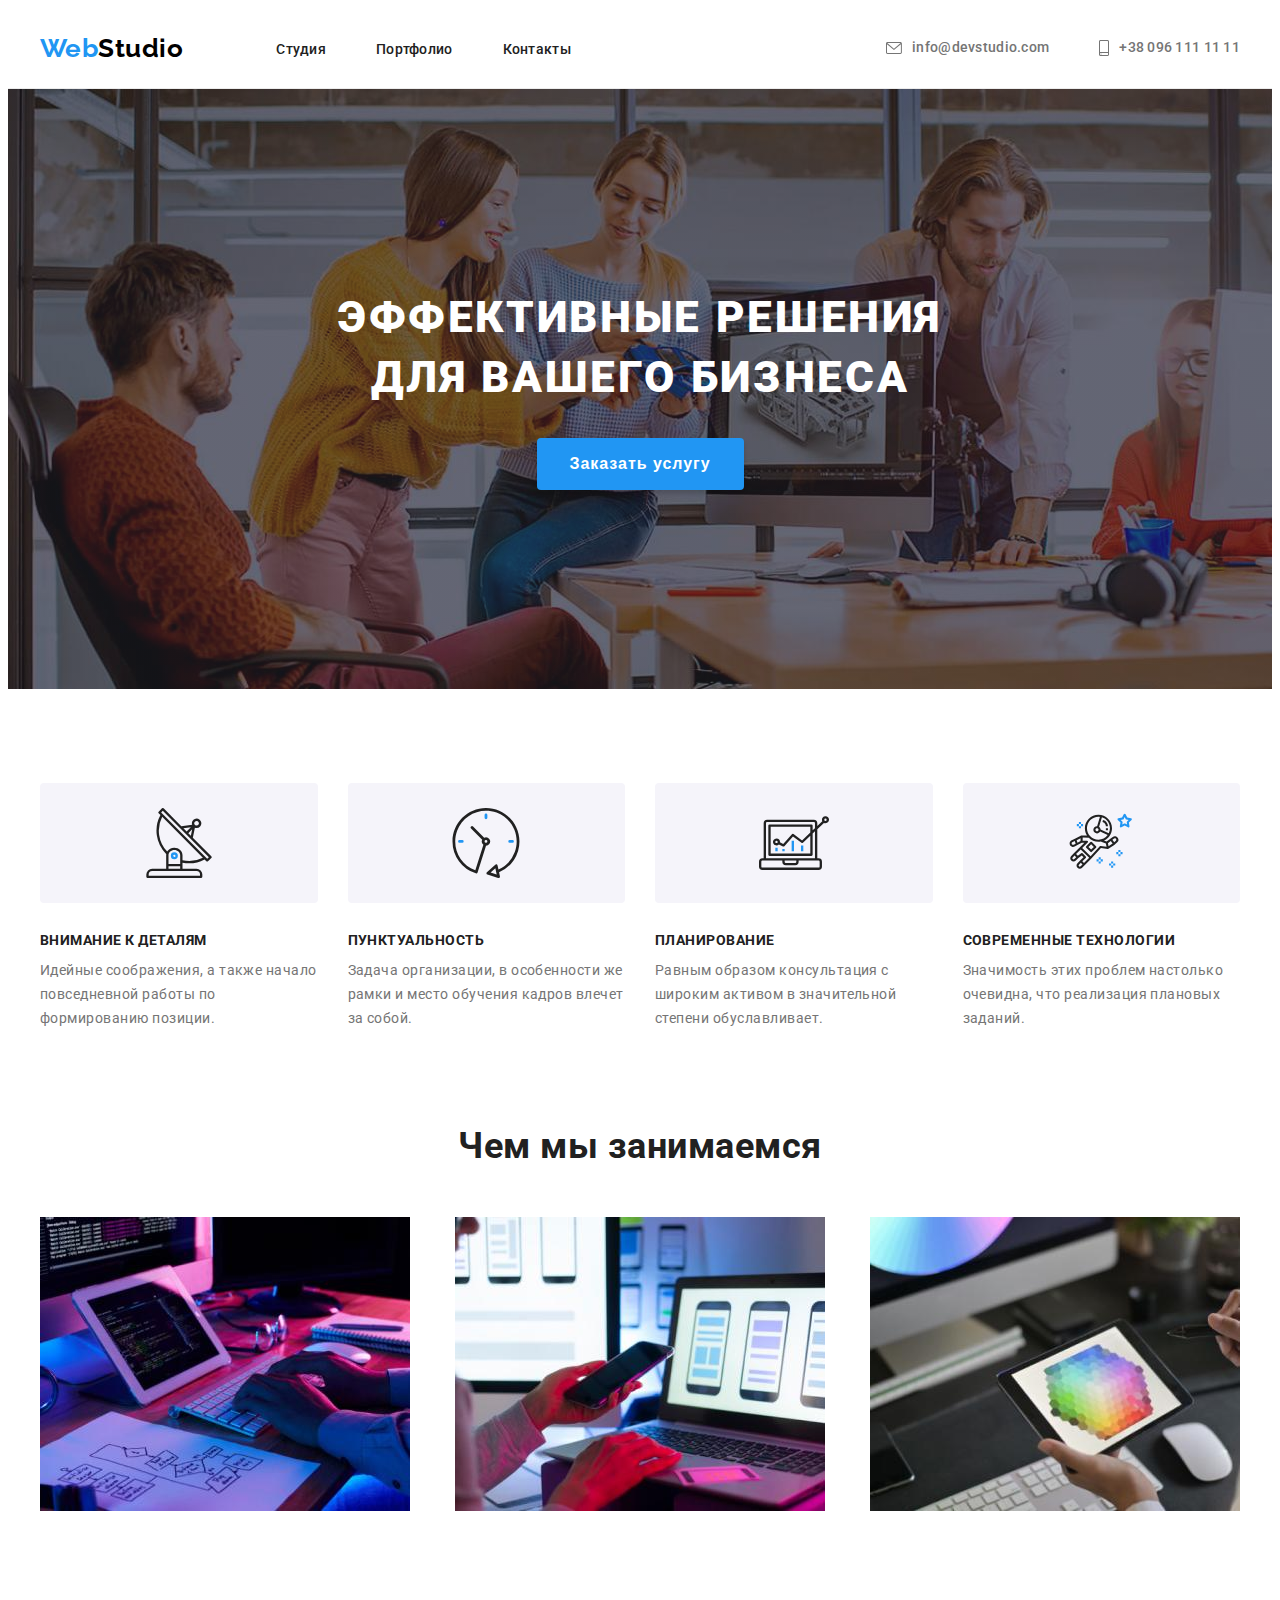
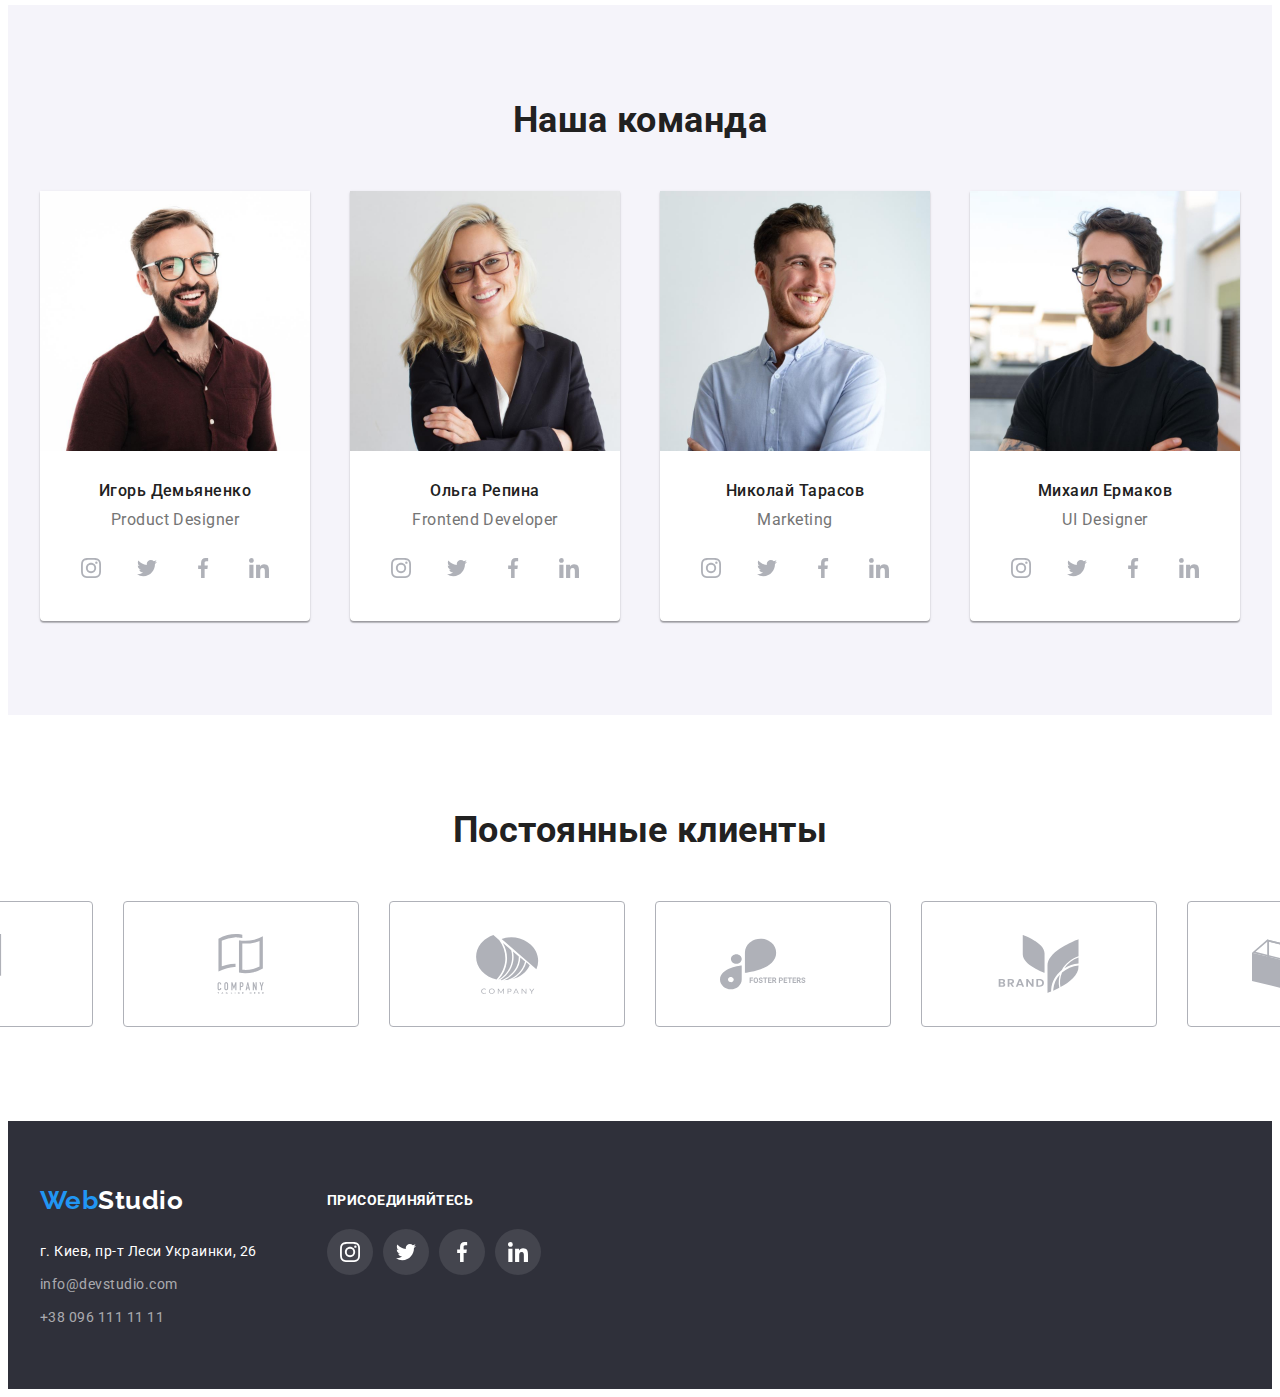
==== index.html @ 90d241d0 "Initial commit" ====
<!DOCTYPE html>
<html lang="ru">
  <head>
    <meta charset="UTF-8" />
    <meta http-equiv="X-UA-Compatible" content="IE=edge" />
    <meta name="viewport" content="width=device-width, initial-scale=1.0" />
    <title>WebStudio</title>
    <link rel="preconnect" href="https://fonts.googleapis.com" />
    <link rel="preconnect" href="https://fonts.gstatic.com" crossorigin />
        <link
      href="https://fonts.googleapis.com/css2?family=Raleway:wght@700&family=Roboto:wght@400;500;700;900&display=swap"
      rel="stylesheet"
    />
    <link
      rel="stylesheet"
      href="https://cdnjs.cloudflare.com/ajax/libs/modern-normalize/1.1.0/modern-normalize.min.css"
      integrity="sha512-wpPYUAdjBVSE4KJnH1VR1HeZfpl1ub8YT/NKx4PuQ5NmX2tKuGu6U/JRp5y+Y8XG2tV+wKQpNHVUX03MfMFn9Q=="
      crossorigin="anonymous"
      referrerpolicy="no-referrer"
    />
    <link rel="stylesheet" href="./css/styles.css" />
  </head>
  <!--Шапка сторінки-->
  <body>
    
      <header class="page-header">
      <div class="conteiner header">
      <a class="link logo logo-light" href="./index.html" lang="en"><span class="accent">Web</span>Studio </a>
      <nav class="header-nav">
        <!--Навігація-->
        <ul class="menu list">
          <li class="menu-item"><a class="menu-link link" href="./index.html">Студия</a></li>
          <li class="menu-item"><a class="menu-link link" href="./portfolio.html">Портфолио</a></li>
          <li class="menu-item"><a class="menu-link link" href="/Контакты">Контакты</a></li>
        </ul>
      </nav>
      <ul class="menu-contactul list">
        <li class="menu-contact">
          <div class="imeg-contact">            
            <a class="link header-contact" href="mailto:info@devstudio.com"><svg class="icon-menu" width="16" height="12">
              <use href="./imeges/icons.svg#icon-envelope">
              </use>
            </svg>info@devstudio.com</a>
          </div>          
           </li>
        <li class="menu-contact">
          <div class="imeg-contact">            
          <a class="link header-contact" href="tel:+380961111111"><svg class="icon-menu" width="10" height="16">
            <use href="./imeges/icons.svg#icon-smartphone">
            </use>
          </svg>+38 096 111 11 11</a>
        </div>
        </li>
      </ul>
    </div>
    </header>
      
    <main>
      
        <section class="hero">
          <div class="conteiner hero-content">
          <h1 class="hero-title">Эффективные решения <br /> для вашего бизнеса</h1>
          <button class="modal-btn" type="button">Заказать услугу</button>
           </div>
          </section>
                
        <section class="preferens">
          <div class="conteiner">
        <h2 class="section-title" hidden>Особенности</h2>
        <ul class="list preferens-list">
          <li class="preferens-unit">
            <div class="preferens-imeg">
              <svg class="icon-preferens" width="70" height="70">
                <use href="./imeges/icons.svg#icon-antenna-1">
                </use>
              </svg>
            </div>
            <h3 class="subtitle">Внимание к деталям</h3>
            <p class="text-preferens">
              Идейные соображения, а также начало повседневной работы по формированию позиции.
            </p>
          </li>
          <li class="preferens-unit">
            <div class="preferens-imeg">
              <svg class="icon-preferens" width="70" height="70">
                <use href="./imeges/icons.svg#icon-clock-1">
                </use>
              </svg>
            </div>
            <h3 class="subtitle">Пунктуальность</h3>
            <p class="text-preferens">
              Задача организации, в особенности же рамки и место обучения кадров влечет за собой.
            </p>
          </li>
          <li class="preferens-unit">
            <div class="preferens-imeg">
              <svg class="icon-preferens" width="70" height="70">
                <use href="./imeges/icons.svg#icon-diagram-1">
                </use>
              </svg>
            </div>
            <h3 class="subtitle">Планирование</h3>
            <p class="text-preferens">
              Равным образом консультация с широким активом в значительной степени обуславливает.
            </p>
          </li>
          <li class="preferens-unit">
            <div class="preferens-imeg">
              <svg class="icon-preferens" width="70" height="70">
                <use href="./imeges/icons.svg#icon-astronaut-1">
                </use>
              </svg>
            </div>
            <h3 class="subtitle">Современные технологии</h3>
            <p class="text-preferens">
              Значимость этих проблем настолько очевидна, что реализация плановых заданий.
            </p>
          </li>
        </ul>
      </div>
      </section>
         
        <section class="section about">
          <div class="conteiner">
        <h2 class="section-title">Чем мы занимаемся</h2>
        <ul class="list about-list">
          <li class="about-unit">
            <img src="./imeges/exempl_1.jpg" alt="Пример для ПК" width="370" height="294" />
          </li>
          <li class="about-unit">
            <img src="./imeges/exempl_2.jpg" alt="Пример для смартфона" width="370" height="294" />
          </li>
          <li class="about-unit">
            <img src="./imeges/exempl_3.jpg" alt="Пример для планшета" width="370" height="294" />
          </li>
        </ul>
      </div>
      </section>
                
        <section class="section tim">
          <div class="conteiner">
        <h2 class="section-title">Наша команда</h2>
        <ul class="list tim-list">
          <li class="tim-unit">
            <img src="./imeges/igor.jpg" alt="Игорь Демьяненко" width="270" height="260" />
            <div class="tim-text">
              <h3 class="name">Игорь Демьяненко</h3>
            <p class="text-name" lang="en">Product Designer</p>
            
            <ul class="list tim-imeg">                            
              <li> <a class="social" href="https://www.instagram.com/" target="_blank"
                rel="noopener noreferrer"><svg class="icon-tim" width="20" height="20">
                <use href="./imeges/icons.svg#icon-instagram">
                </use>
              </svg></a></li>

              <li ><a class="social" href="https://twitter.com/" target="_blank"
                rel="noopener noreferrer"><svg class="icon-tim" width="20" height="20">
                <use href="./imeges/icons.svg#icon-twitter">
                </use>
              </svg></a></li>

              <li><a class="social" href="https://www.facebook.com/" target="_blank"
                rel="noopener noreferrer"><svg class="icon-tim" width="20" height="20">
                <use href="./imeges/icons.svg#icon-facebook">
                </use>
              </svg></a></li>

              <li><a class="social" href="https://www.linkedin.com/" target="_blank"
                rel="noopener noreferrer"><svg class="icon-tim" width="20" height="20">
                <use href="./imeges/icons.svg#icon-linkedin">
                </use>
              </svg></a></li>
            </ul>        
          </div>
          </li>

          <li class="tim-unit">
            <img src="./imeges/olga.jpg" alt="Ольга Репина" width="270" height="260" />
            <div class="tim-text">
              <h3 class="name">Ольга Репина</h3>
            <p class="text-name" lang="en">Frontend Developer</p>

            <ul class="list tim-imeg">                            
              <li> <a class="social" href="https://www.instagram.com/" target="_blank"
                rel="noopener noreferrer"><svg class="icon-tim" width="20" height="20">
                <use href="./imeges/icons.svg#icon-instagram">
                </use>
              </svg></a></li>

              <li ><a class="social" href="https://twitter.com/" target="_blank"
                rel="noopener noreferrer"><svg class="icon-tim" width="20" height="20">
                <use href="./imeges/icons.svg#icon-twitter">
                </use>
              </svg></a></li>

              <li><a class="social" href="https://www.facebook.com/" target="_blank"
                rel="noopener noreferrer"><svg class="icon-tim" width="20" height="20">
                <use href="./imeges/icons.svg#icon-facebook">
                </use>
              </svg></a></li>

              <li><a class="social" href="https://www.linkedin.com/" target="_blank"
                rel="noopener noreferrer"><svg class="icon-tim" width="20" height="20">
                <use href="./imeges/icons.svg#icon-linkedin">
                </use>
              </svg></a></li>
            </ul>
            </div>
          </li>

          <li class="tim-unit">
            <img src="./imeges/nikola.jpg" alt="Николай Тарасов" width="270" height="260" />
            <div class="tim-text">
              <h3 class="name">Николай Тарасов</h3>
            <p class="text-name">Marketing</p>

            <ul class="list tim-imeg">                            
              <li> <a class="social" href="https://www.instagram.com/" target="_blank"
                rel="noopener noreferrer"><svg class="icon-tim" width="20" height="20">
                <use href="./imeges/icons.svg#icon-instagram">
                </use>
              </svg></a></li>

              <li ><a class="social" href="https://twitter.com/" target="_blank"
                rel="noopener noreferrer"><svg class="icon-tim" width="20" height="20">
                <use href="./imeges/icons.svg#icon-twitter">
                </use>
              </svg></a></li>

              <li><a class="social" href="https://www.facebook.com/" target="_blank"
                rel="noopener noreferrer"><svg class="icon-tim" width="20" height="20">
                <use href="./imeges/icons.svg#icon-facebook">
                </use>
              </svg></a></li>

              <li><a class="social" href="https://www.linkedin.com/" target="_blank"
                rel="noopener noreferrer"><svg class="icon-tim" width="20" height="20">
                <use href="./imeges/icons.svg#icon-linkedin">
                </use>
              </svg></a></li>
            </ul>
            </div>
            </li>

          <li class="tim-unit">
            <img src="./imeges/mihail.jpg" alt="Михаил Ермаков" width="270" height="260" />
            <div class="tim-text">
              <h3 class="name">Михаил Ермаков</h3>
            <p class="text-name" lang="en">UI Designer</p>

            <ul class="list tim-imeg">                            
              <li> <a class="social" href="https://www.instagram.com/" target="_blank"
                rel="noopener noreferrer"><svg class="icon-tim" width="20" height="20">
                <use href="./imeges/icons.svg#icon-instagram">
                </use>
              </svg></a></li>

              <li ><a class="social" href="https://twitter.com/" target="_blank"
                rel="noopener noreferrer"><svg class="icon-tim" width="20" height="20">
                <use href="./imeges/icons.svg#icon-twitter">
                </use>
              </svg></a></li>

              <li><a class="social" href="https://www.facebook.com/" target="_blank"
                rel="noopener noreferrer"><svg class="icon-tim" width="20" height="20">
                <use href="./imeges/icons.svg#icon-facebook">
                </use>
              </svg></a></li>

              <li><a class="social" href="https://www.linkedin.com/" target="_blank"
                rel="noopener noreferrer"><svg class="icon-tim" width="20" height="20">
                <use href="./imeges/icons.svg#icon-linkedin">
                </use>
              </svg></a></li>
            </ul>
            </div>
            
          </li>
        </ul>
      </div>
      </section>
    
      <section class="section customers">
        <div class="conteiner">
      <h2 class="section-title">Постоянные клиенты</h2>
      <ul class="list customers-list">
        
          <li>
            <a class="customer" href="/" target="_blank"
            rel="noopener noreferrer"><svg class="icon-customer">
            <use href="./imeges/icons.svg#icon-client-1">
            </use>
          </svg></a>        
          </li>

        <li>
          <a class="customer" href="/" target="_blank"
          rel="noopener noreferrer"><svg class="icon-customer">
          <use href="./imeges/icons.svg#icon-client-2">
          </use>
        </svg></a>        
        </li>

        <li>
          <a class="customer" href="/" target="_blank"
          rel="noopener noreferrer"><svg class="icon-customer">
          <use href="./imeges/icons.svg#icon-client-3">
          </use>
        </svg></a>        
        </li>

        <li>
          <a class="customer" href="/" target="_blank"
          rel="noopener noreferrer"><svg class="icon-customer">
          <use href="./imeges/icons.svg#icon-client-4">
          </use>
        </svg></a>        
        </li>

        <li>
          <a class="customer" href="/" target="_blank"
          rel="noopener noreferrer"><svg class="icon-customer">
          <use href="./imeges/icons.svg#icon-client-5">
          </use>
        </svg></a>        
        </li>

        <li>
          <a class="customer" href="/" target="_blank"
          rel="noopener noreferrer"><svg class="icon-customer">
          <use href="./imeges/icons.svg#icon-client-6">
          </use>
        </svg></a>        
        </li>

      </ul>
        </div>
        
      </section>
    
    </main>
   
      <footer class="footer">
        <div class="conteiner page-down">
          <div class="contakts">
      <a class="link logo logo-dark" href="./index.html" lang="en"><span class="accent">Web</span>Studio </a>
      <address>
        <ul class="list">
          <li class="footer-unit">
            <a
              class="link place"
              href="https://www.google.com/maps/@50.4265807,30.5361971,17z"
              target="_blank"
              rel="noopener noreferrer"
              >г. Киев, пр-т Леси Украинки, 26</a
            >
          </li>
          <li class="footer-unit">
            <a class="link footer-contact" href="mailto:info@devstudio.com">info@devstudio.com</a>
          </li>
          <li class="footer-unit">
            <a class="link footer-contact" href="tel:+380961111111">+38 096 111 11 11</a>
          </li>
        </ul>
      </address>
      </div>

      <div class="join">
        <h3 class="subtitle">Присоединяйтесь</h3>
        <ul class="list footer-imeg">                            
          <li> <a class="social" href="https://www.instagram.com/" target="_blank"
            rel="noopener noreferrer"><svg class="icon-footer" width="20" height="20">
            <use href="./imeges/icons.svg#icon-instagram">
            </use>
          </svg></a></li>
  
          <li ><a class="social" href="https://twitter.com/" target="_blank"
            rel="noopener noreferrer"><svg class="icon-footer" width="20" height="20">
            <use href="./imeges/icons.svg#icon-twitter">
            </use>
          </svg></a></li>
  
          <li><a class="social" href="https://www.facebook.com/" target="_blank"
            rel="noopener noreferrer"><svg class="icon-footer" width="20" height="20">
            <use href="./imeges/icons.svg#icon-facebook">
            </use>
          </svg></a></li>
  
          <li><a class="social" href="https://www.linkedin.com/" target="_blank"
            rel="noopener noreferrer"><svg class="icon-footer" width="20" height="20">
            <use href="./imeges/icons.svg#icon-linkedin">
            </use>
          </svg></a></li>
        </ul>
      </div>
    </div>
 
    </footer>
    
  </body>
 
</html>
---- css/styles.css ----
:root {
  --main-font: 'Roboto', sans-serif;
  --secondary-font: 'Raleway', sans-serif;
  --hover-color: #2196f3;
  --background-hero: rgba(47, 48, 58, 0.4);
  --background-tim: #f5f4fa;
  --background-footer: #2f303a;
  --background-section: #FFFFFF;
  --header-contact: #757575;
  --color-passiv-icon-link: #AFB1B8;
}

.list {
  margin-top: 0;
  margin-bottom: 0;
  padding: 0;
  list-style: none;
}
.link {
  text-decoration: none;
}

h1,h2,h3,p {
  margin-top: 0;
  margin-bottom: 0;
}

/*components*/

body {
  font-family: var(--main-font);
  color: #212121;
  letter-spacing: 0.03em;
}

img {
  display: block;
  max-width: 100%;
}

.logo {
  font-family: var(--secondary-font);
  font-weight: 700;
  font-size: 26px;
  line-height: 1.48;
 
  /* outline: 2px solid blue; */
}

.logo-light {
  display: block;
  color: #000000;
}

.logo-dark {
  display: block;
  margin-bottom: 20px;
  color: #ffffff;
}
.accent {
  color: var(--hover-color);
}

.section {
  padding-top: 94px;
  padding-bottom: 94px;
}

.conteiner {
  margin-top: 0;
  margin-bottom: 0;
  margin-left: auto;
  margin-right: auto;
  padding-left: 15px;
  padding-right: 15px;
  width: 1200px;
  
   /* outline: 2px solid blue; */
}


.button {
  display: inline-block;
  border: 1px solid transparent;
  border-radius: 4px;
  }



.section-title {
  margin-top: 0;
  margin-bottom: 50px;
  
    font-size: 36px;
    line-height: 1.17;
    text-align: center;
  }
  .subtitle {
    margin-top: 0;
    margin-bottom: 10px;
  
    font-size: 14px;
    line-height: 1.14;
    text-transform: uppercase;
  }

/*headear*/

.page-header {
  background-color: var(--background-section);
  border-bottom-width: 1px;
  border-bottom-color: #ECECEC;
  border-bottom-style: solid;
}

.header {
  display: flex;
  align-items: center;
  margin-bottom: 0;
     
  /* outline: 2px solid blue; */
}

.menu  {
  display: flex;
  margin: 0;
  margin-left: 93px;
  padding: 0;
}
/* .menu > .menu-item:not(:last-child) { */
  /* margin-right: 50px; } */

.menu .menu-item + .menu-item {
  margin-left: 50px;
}

.menu-link {
  font-weight: 500;
  font-size: 14px;
  line-height: 1.14;
  letter-spacing: 0.02em;
  color: #212121;
  padding-top: 32px;
  padding-bottom: 32px;

  /* outline: 2px solid blue; */
}
.menu-link:hover,
.menu-link:focus {
  color: var(--hover-color);
}

.menu-contactul {
  display: flex;
  margin: 0;
  margin-left: auto;
  /* padding-top: 32px; */
  /* padding-bottom: 32px; */
  }

.header-contact {
  display: flex;
  align-items: center;
  font-weight: 500;
  font-size: 14px;
  line-height: 1.14;
  letter-spacing: 0.02em;
  color: var(--header-contact);
  padding-top: 32px;
  padding-bottom: 32px;
    
  /* outline: 2px solid blue; */
}

.icon-menu {
  margin-right: 10px;
  fill: var(--header-contact); }

.imeg-contact:hover .icon-menu,
.imeg-contact:focus .icon-menu {
   fill: var(--hover-color);
}

.header-contact:hover,
.header-contact:focus {
  color: var(--hover-color);
}

.menu-contactul > .menu-contact:not(:last-child) {
    margin-right: 50px;
}

/*hero*/
.hero {
  display: flex;
  justify-content: center;
  align-items: center;
  height: 600px;
  max-width: 1600px;
  margin-left:auto;
  margin-right: auto;
  text-align: center;
  background-image: linear-gradient(
    to right,
    var(--background-hero),
    var(--background-hero)
  ),
  url(../imeges/main.jpg);
    
}

.hero-title {
  margin-bottom: 30px;
  font-weight: 900;
  font-size: 44px;
  line-height: 1.36;
  text-align: center;
  letter-spacing: 0.06em;
  text-transform: uppercase;
  color: #ffffff;
     
  /* outline: 2px solid blue; */
}

.modal-btn {
  font-weight: 700;
  font-size: 16px;
  line-height: 1.88;
  color: #ffffff;
  
  min-width: 200px;
  align-items: center;
  text-align: center;
  letter-spacing: 0.06em;
  cursor: pointer;

  background: var(--hover-color);
  box-shadow: 0px 4px 4px rgba(0, 0, 0, 0.15);
  padding: 10px 32px;
  border: 1px solid transparent;
  border-radius: 4px;
}


/* .modal-btn:hover { */
  /* box-shadow: 0px 4px 4px rgba(0, 0, 0, 0.15); */
/* } */

/*preferens*/

.preferens {
  padding-top: 94px;
  background-color: var(--background-section);
}

.preferens-list {
  display: flex;
  justify-content: space-between;
}

.preferens-unit {
  width: calc((100% - 90px) / 4);
 
}

.preferens-unit:not(:last-child) {
    margin-right: 30px;
}

.text-preferens {
  font-size: 14px;
  line-height: 1.71;
  color: #757575;
}

.preferens-imeg {
  display: flex;
  justify-content: center;
  align-items: center;
  height: 120px;
  margin-bottom: 30px;
  background-color: var(--background-tim);
  border-radius: 4px;
}

/*about*/

.about {
  background-color: var(--background-section);
}

.about-list {
  display: flex;
  justify-content: space-between;
}

/*tim*/
.tim {  
  background-color:var(--background-tim);
 }


.tim-list {
  display: flex;
  justify-content: space-between;
}  

.tim-unit {
  background: #FFFFFF;
  box-shadow: 0px 1px 3px rgba(0, 0, 0, 0.12), 0px 1px 1px rgba(0, 0, 0, 0.14), 0px 2px 1px rgba(0, 0, 0, 0.2);
  border-radius: 0px 0px 4px 4px;

}

.tim-text {
  padding-top: 30px;
  padding-bottom: 30px;
}

.name {
  font-weight: 500;
  font-size: 16px;
  line-height: 1.19;
  text-align: center;
  margin-bottom: 10px;
 
}

.text-name {
  font-size: 16px;
  line-height: 1.19;
  text-align: center;
  color: #757575;
  margin-bottom: 16px;

}

.tim-imeg {
  display: flex;
  justify-content: center;

}

.tim-imeg li + li {
  margin-left: 10px;
}

.social {
  display: flex;
  justify-content: center;
  align-items: center;
  width: 44px;
  height: 44px;
  background-color: var(--background-section);
  border-radius: 50%;
  border: 1px solid transparent;
  cursor: pointer;
 
}

.icon-tim {
 
  fill: var(--color-passiv-icon-link);
}

.social:hover {
  background-color: var(--hover-color);
}

.social:hover .icon-tim,
.social:focus .icon-tim {
   fill: var(--background-section);
}

/*customers*/

.customers-list {
  display: flex;
  justify-content: center;

}
.customers-list li + li {
  margin-left: 30px;
}

.customer {
  display: flex;
  justify-content: center;
  align-items: center;
  width: 170px;
  height: 92px;
  background-color: var(--background-section);
  border-radius: 4px;
  border: 1px solid var(--color-passiv-icon-link);
  cursor: pointer;
  padding: 16px 32px;
 
}

.icon-customer {
  width: 106px;
  height: 60px;
  fill: var(--color-passiv-icon-link);
}

.customer:hover {
  border-color: var(--hover-color);
}

.customer:hover .icon-customer,
.customer:focus .icon-customer {
   fill: var(--hover-color);
}



/*footer*/

.footer {
  background: var(--background-footer);

}
.page-down {
  display: flex;
    
}
.contakts {
  padding: 60px 0;
  margin-bottom: 0;
  margin-right: 70px;
      
  /* outline: 2px solid blue; */
}


.footer-unit:not(:last-child) {
  margin-bottom: 9px;
  
}

address {
  text-decoration: none;
  font-style: normal;
}
.place {
  display: block;
  font-size: 14px;
  line-height: 1.71;
  color: #ffffff;
}
.place:hover,
.place:focus {
  color: var(--hover-color);
}
.footer-contact {
  display: block;
  font-size: 14px;
  line-height: 1.71;
  color: rgba(255, 255, 255, 0.6);
}

.footer-contact:hover,
.footer-contact:focus {
  color: var(--hover-color);
}
.join {
  padding-top: 72px;
}

.join .subtitle {
  color: var(--background-section);
  margin-bottom: 20px;
}

.footer-imeg {
  display: flex;
  justify-content: center;

}

.footer-imeg li + li {
  margin-left: 10px;
}

.social {
  display: flex;
  justify-content: center;
  align-items: center;
  width: 44px;
  height: 44px;
  background-color: rgba(255, 255, 255, 0.1);
  border-radius: 50%;
  border: 1px solid transparent;
  cursor: pointer;
 
}

.icon-footer {
  fill: var(--background-section);
}

.social:hover,
.social:focus {
  background-color: var(--hover-color);
}

.social:hover .icon-tim,
.social:focus .icon-tim {
   fill: var(--background-section);
}


/*Portfolio*/

/*Filter*/

.filter {
   margin-bottom: 50px;
 
}

 .portfolio-filter {
   display: flex;
   justify-content: center;

 } 

 .portfolio-filter .filter-unit + .filter-unit {
  margin-left: 8px;
}


.filter-btn {
  font-weight: 500;
  font-size: 16px;
  line-height: 1.62;
  text-align: center;
  cursor: pointer;
  background-color: #F5F4FA;
  border: 1px solid transparent;
  border-radius: 4px;
  padding: 6px 22px;
 
}

.filter-btn:hover,
.filter-btn:focus {
  background-color: var(--hover-color);
  color: #ffffff;
  filter: drop-shadow(0px 4px 4px rgba(0, 0, 0, 0.25));
}

/*Work*/

.work {
  display: flex;
  flex-wrap: wrap;
}

.work-unit:hover,
.work-unit:focus {
  box-shadow: 0px 4px 4px rgba(0, 0, 0, 0.25);
}

.work-unit {
  width: calc((100% - 60px) / 3);
  margin-right: 30px;
  margin-bottom: 30px;
  

}
 .work-unit:nth-child(3n) {
   margin-right: 0;
 }
 .work-unit:nth-last-child(-n+3) {
  margin-bottom: 0;
}

.border {
  padding: 20px 24px;
  border-left: 1px solid #EEEEEE;
  border-right: 1px solid #EEEEEE;
  border-bottom: 1px solid #EEEEEE;
}

.work-name {
  margin-bottom: 4px;

  font-size: 18px;
  line-height: 2;
  letter-spacing: 0.06em;
}

.work-text {
  font-size: 16px;
  line-height: 1.88;
  color: #757575;
}
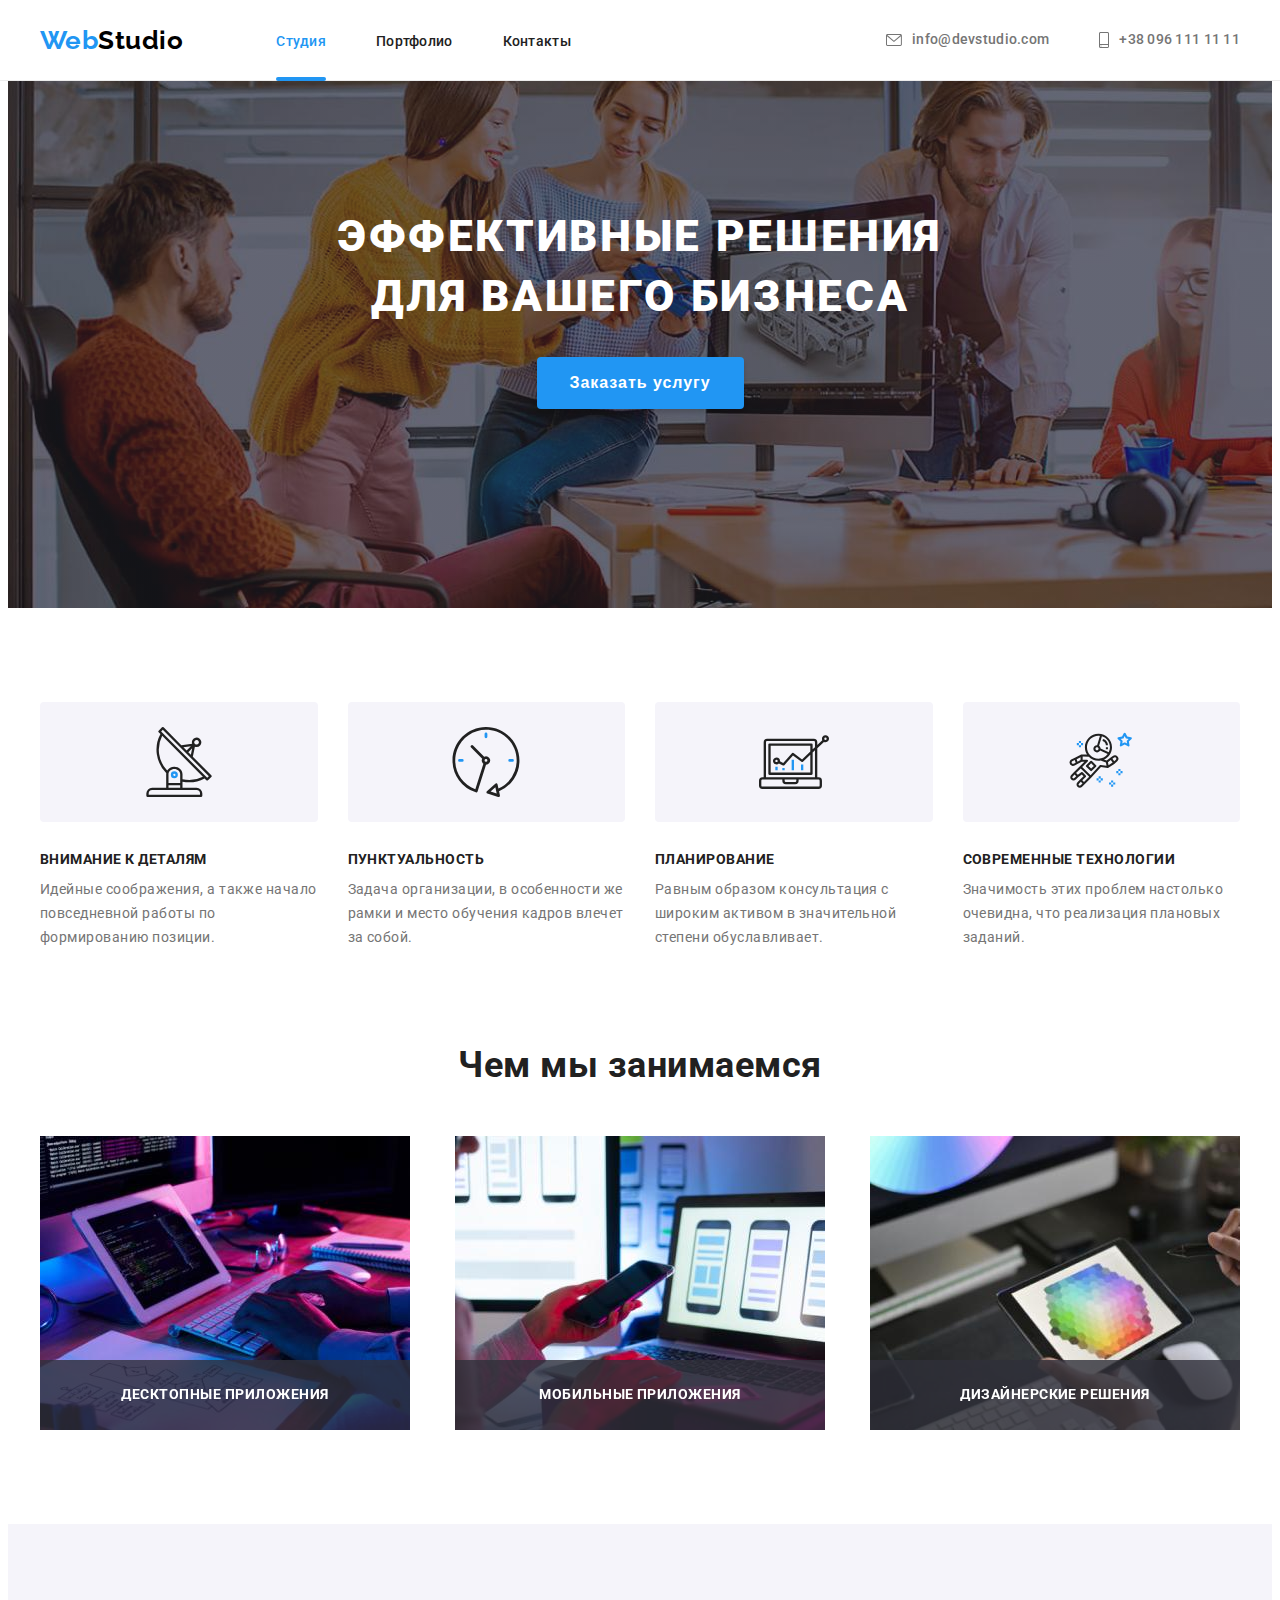
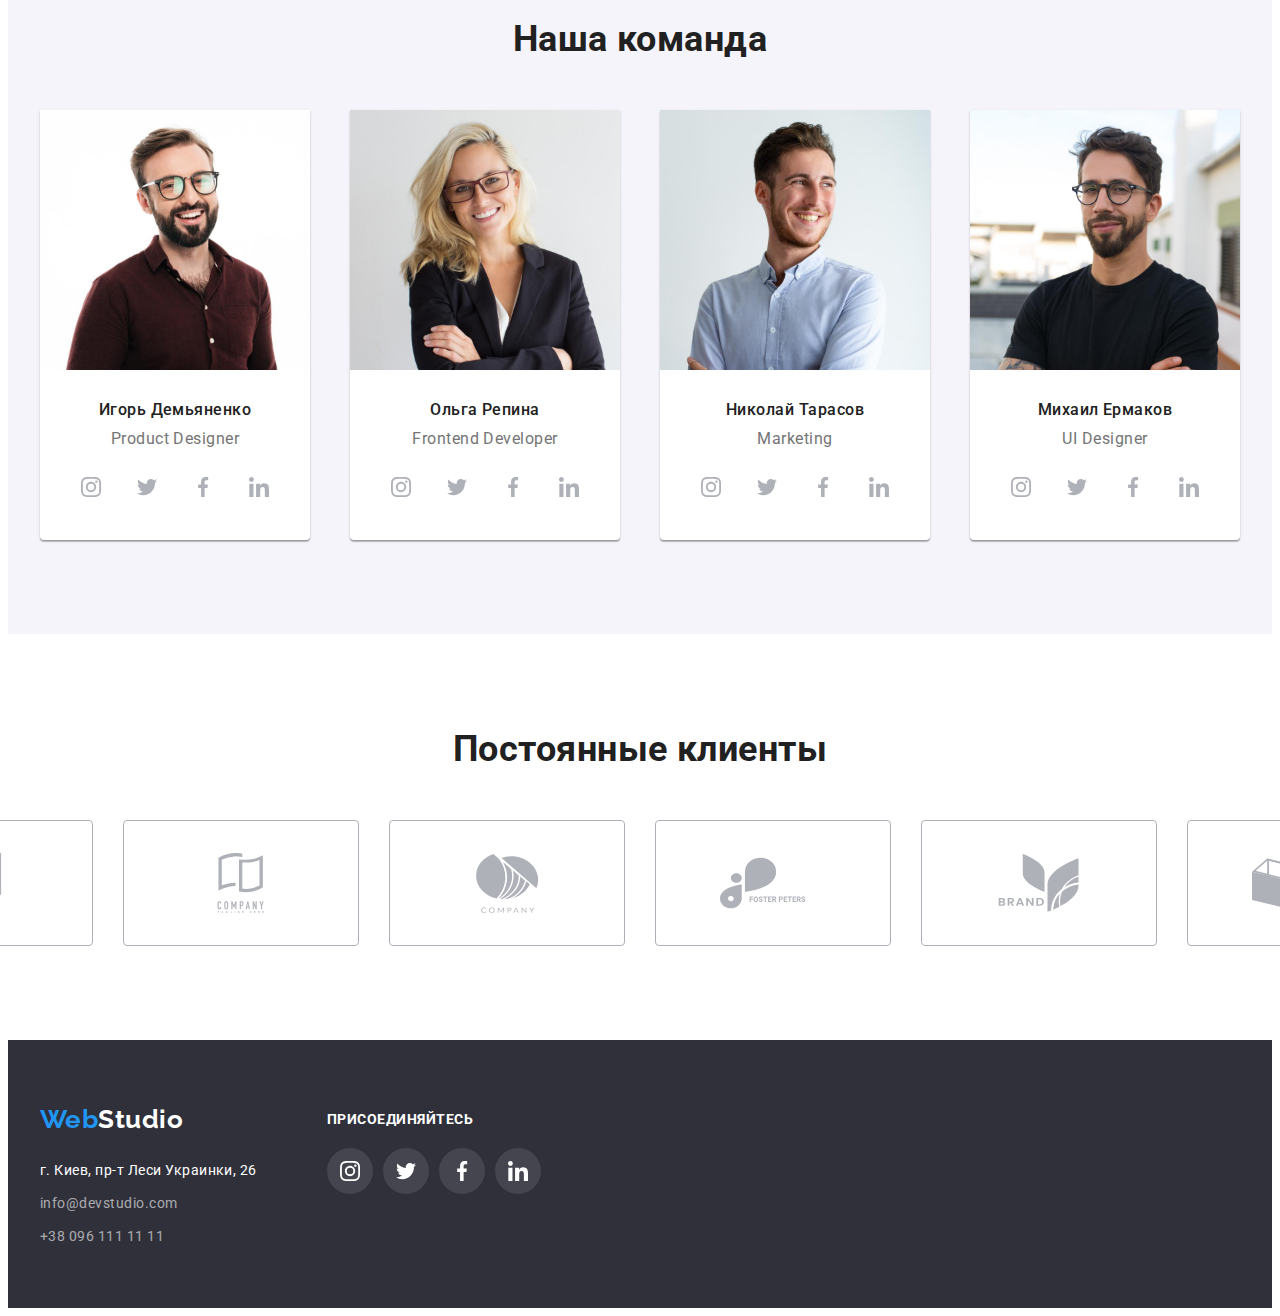
==== commit e7fa567e: "1" ====
--- a/index.html
+++ b/index.html
@@ -29,7 +29,7 @@
       <nav class="header-nav">
         <!--Навігація-->
         <ul class="menu list">
-          <li class="menu-item"><a class="menu-link link" href="./index.html">Студия</a></li>
+          <li class="menu-item "><a class="menu-link link current" href="./index.html">Студия</a></li>
           <li class="menu-item"><a class="menu-link link" href="./portfolio.html">Портфолио</a></li>
           <li class="menu-item"><a class="menu-link link" href="/Контакты">Контакты</a></li>
         </ul>
@@ -60,7 +60,7 @@
         <section class="hero">
           <div class="conteiner hero-content">
           <h1 class="hero-title">Эффективные решения <br /> для вашего бизнеса</h1>
-          <button class="modal-btn" type="button">Заказать услугу</button>
+          <button data-modal-open class="modal-btn" type="button">Заказать услугу</button>
            </div>
           </section>
                 
@@ -126,12 +126,15 @@
         <ul class="list about-list">
           <li class="about-unit">
             <img src="./imeges/exempl_1.jpg" alt="Пример для ПК" width="370" height="294" />
+            <h3 class="subtitle ">Десктопные приложения</h3>
           </li>
           <li class="about-unit">
             <img src="./imeges/exempl_2.jpg" alt="Пример для смартфона" width="370" height="294" />
+            <h3 class="subtitle">Мобильные приложения</h3>
           </li>
           <li class="about-unit">
             <img src="./imeges/exempl_3.jpg" alt="Пример для планшета" width="370" height="294" />
+            <h3 class="subtitle">Дизайнерские решения</h3>
           </li>
         </ul>
       </div>
@@ -369,25 +372,25 @@
       <div class="join">
         <h3 class="subtitle">Присоединяйтесь</h3>
         <ul class="list footer-imeg">                            
-          <li> <a class="social" href="https://www.instagram.com/" target="_blank"
+          <li> <a class="social-footer" href="https://www.instagram.com/" target="_blank"
             rel="noopener noreferrer"><svg class="icon-footer" width="20" height="20">
             <use href="./imeges/icons.svg#icon-instagram">
             </use>
           </svg></a></li>
   
-          <li ><a class="social" href="https://twitter.com/" target="_blank"
+          <li ><a class="social-footer" href="https://twitter.com/" target="_blank"
             rel="noopener noreferrer"><svg class="icon-footer" width="20" height="20">
             <use href="./imeges/icons.svg#icon-twitter">
             </use>
           </svg></a></li>
   
-          <li><a class="social" href="https://www.facebook.com/" target="_blank"
+          <li><a class="social-footer" href="https://www.facebook.com/" target="_blank"
             rel="noopener noreferrer"><svg class="icon-footer" width="20" height="20">
             <use href="./imeges/icons.svg#icon-facebook">
             </use>
           </svg></a></li>
   
-          <li><a class="social" href="https://www.linkedin.com/" target="_blank"
+          <li><a class="social-footer" href="https://www.linkedin.com/" target="_blank"
             rel="noopener noreferrer"><svg class="icon-footer" width="20" height="20">
             <use href="./imeges/icons.svg#icon-linkedin">
             </use>
@@ -397,7 +400,15 @@
     </div>
  
     </footer>
-    
+
+    <div class="backdrop is-hidden">
+      <div class="modal">
+        <p>Lorem ipsum dolor sit amet consectetur, adipisicing elit. Praesentium ab voluptas porro iusto labore laboriosam ea dolorem molestiae nam officia! Nemo, numquam itaque quos fugit eum officia beatae deleniti rerum!
+
+        </p>
+        <button>Закрыть</button>
+      </div>
+    </div>
   </body>
  
 </html>
--- a/css/styles.css
+++ b/css/styles.css
@@ -31,6 +31,7 @@
   font-family: var(--main-font);
   color: #212121;
   letter-spacing: 0.03em;
+  /* padding-top: 80px; */
 }
 
 img {
@@ -95,29 +96,36 @@
     line-height: 1.17;
     text-align: center;
   }
-  .subtitle {
-    margin-top: 0;
-    margin-bottom: 10px;
-  
-    font-size: 14px;
-    line-height: 1.14;
-    text-transform: uppercase;
+.subtitle {
+  margin-top: 0;
+  margin-bottom: 10px;
+  
+  font-size: 14px;
+  line-height: 1.14;
+  text-transform: uppercase;
   }
 
 /*headear*/
 
 .page-header {
+  position: fixed;
+  top: 0;
+  left: 0;
+  width: 100%;
+  /* z-index: 10; */
   background-color: var(--background-section);
   border-bottom-width: 1px;
   border-bottom-color: #ECECEC;
   border-bottom-style: solid;
+  
 }
 
 .header {
   display: flex;
   align-items: center;
   margin-bottom: 0;
-     
+  
+       
   /* outline: 2px solid blue; */
 }
 
@@ -135,6 +143,8 @@
 }
 
 .menu-link {
+  position: relative;
+
   font-weight: 500;
   font-size: 14px;
   line-height: 1.14;
@@ -143,10 +153,27 @@
   padding-top: 32px;
   padding-bottom: 32px;
 
+  transition: color 250ms cubic-bezier(0.4, 0, 0.2, 1);
+
   /* outline: 2px solid blue; */
 }
 .menu-link:hover,
 .menu-link:focus {
+  color: var(--hover-color);
+  
+}
+.current::after {
+  content: '';
+  position: absolute;
+  left: 0;
+  bottom: -0;
+  display: block;
+  height: 4px;
+  width: 100%;
+  border-radius: 2px;
+  background-color: var(--hover-color);
+}
+.current {
   color: var(--hover-color);
 }
 
@@ -168,13 +195,18 @@
   color: var(--header-contact);
   padding-top: 32px;
   padding-bottom: 32px;
+
+  transition: color 250ms cubic-bezier(0.4, 0, 0.2, 1);
     
   /* outline: 2px solid blue; */
 }
 
 .icon-menu {
   margin-right: 10px;
-  fill: var(--header-contact); }
+  fill: var(--header-contact); 
+  transition: fill 250ms cubic-bezier(0.4, 0, 0.2, 1);
+
+}
 
 .imeg-contact:hover .icon-menu,
 .imeg-contact:focus .icon-menu {
@@ -294,6 +326,29 @@
   justify-content: space-between;
 }
 
+.about-unit {
+  position:relative;
+}
+.about-unit h3 {
+  display:flex;
+  width:100%;
+  padding-top: 27px;
+  padding-bottom: 27px; 
+  margin: 0;
+  justify-content: center;
+  /* align-items: center; */
+
+  position:absolute;
+  content: "";
+  bottom: 0;
+  left: 0;
+
+  color: var(--background-section);
+  background-color: rgba(47, 48, 58, 0.8);
+
+}
+
+
 /*tim*/
 .tim {  
   background-color:var(--background-tim);
@@ -355,12 +410,16 @@
   border-radius: 50%;
   border: 1px solid transparent;
   cursor: pointer;
+
+  transition: background-color 250ms cubic-bezier(0.4, 0, 0.2, 1);
  
 }
 
 .icon-tim {
  
   fill: var(--color-passiv-icon-link);
+
+  transition: fill 250ms cubic-bezier(0.4, 0, 0.2, 1);
 }
 
 .social:hover {
@@ -394,6 +453,8 @@
   border: 1px solid var(--color-passiv-icon-link);
   cursor: pointer;
   padding: 16px 32px;
+
+  transition: border-color 250ms cubic-bezier(0.4, 0, 0.2, 1);
  
 }
 
@@ -401,6 +462,8 @@
   width: 106px;
   height: 60px;
   fill: var(--color-passiv-icon-link);
+
+  transition: fill 250ms cubic-bezier(0.4, 0, 0.2, 1);
 }
 
 .customer:hover {
@@ -447,6 +510,8 @@
   font-size: 14px;
   line-height: 1.71;
   color: #ffffff;
+
+  transition: color 250ms cubic-bezier(0.4, 0, 0.2, 1);
 }
 .place:hover,
 .place:focus {
@@ -457,6 +522,8 @@
   font-size: 14px;
   line-height: 1.71;
   color: rgba(255, 255, 255, 0.6);
+
+  transition: color 250ms cubic-bezier(0.4, 0, 0.2, 1);
 }
 
 .footer-contact:hover,
@@ -482,7 +549,7 @@
   margin-left: 10px;
 }
 
-.social {
+.social-footer {
   display: flex;
   justify-content: center;
   align-items: center;
@@ -492,6 +559,8 @@
   border-radius: 50%;
   border: 1px solid transparent;
   cursor: pointer;
+
+  transition: background-color 250ms cubic-bezier(0.4, 0, 0.2, 1);
  
 }
 
@@ -499,14 +568,39 @@
   fill: var(--background-section);
 }
 
-.social:hover,
-.social:focus {
+.social-footer:hover {
   background-color: var(--hover-color);
 }
 
-.social:hover .icon-tim,
-.social:focus .icon-tim {
-   fill: var(--background-section);
+/*Modal*/
+.backdrop {
+  position: fixed;
+  top: 0;
+  left:0;
+
+  width: 100%;
+  height: 100%;
+
+  background-color:rgba(0, 0, 0, 0.2);
+}
+
+.backdrop.is-hidden {
+  opacity: 0;
+  pointer-events: none;
+  visibility: hidden;
+}
+
+.modal {
+  position: absolute;
+  top: 50%;
+  left: 50%;
+  transform: translate(-50%, -50%);
+
+  min-width: 528px;
+  min-height: 581px;
+
+  background-color: var(--background-section);
+
 }
 
 
@@ -540,6 +634,10 @@
   border: 1px solid transparent;
   border-radius: 4px;
   padding: 6px 22px;
+
+  transition: background-color 250ms cubic-bezier(0.4, 0, 0.2, 1),
+  color 250ms cubic-bezier(0.4, 0, 0.2, 1),
+  filter 250ms cubic-bezier(0.4, 0, 0.2, 1);
  
 }
 
@@ -557,19 +655,25 @@
   flex-wrap: wrap;
 }
 
+.work-unit {
+  
+  width: calc((100% - 60px) / 3);
+  margin-right: 30px;
+  margin-bottom: 30px;
+
+  
+
+  
+  transition: box-shadow 250ms cubic-bezier(0.4, 0, 0.2, 1);  
+}
+
 .work-unit:hover,
 .work-unit:focus {
   box-shadow: 0px 4px 4px rgba(0, 0, 0, 0.25);
 }
 
-.work-unit {
-  width: calc((100% - 60px) / 3);
-  margin-right: 30px;
-  margin-bottom: 30px;
-  
-
-}
- .work-unit:nth-child(3n) {
+
+.work-unit:nth-child(3n) {
    margin-right: 0;
  }
  .work-unit:nth-last-child(-n+3) {
@@ -577,6 +681,7 @@
 }
 
 .border {
+  
   padding: 20px 24px;
   border-left: 1px solid #EEEEEE;
   border-right: 1px solid #EEEEEE;
@@ -596,3 +701,36 @@
   line-height: 1.88;
   color: #757575;
 }
+
+.work-overlay {
+  position: relative;
+  overflow: hidden;
+}
+.work-unit:hover .overlay {
+  transform: translateY(0);
+}
+
+.overlay {
+  position: absolute;
+  bottom: -1px;
+  left: 0;
+  width: 100%;
+  height: 100%;
+  background-color: rgba(33, 150, 243, 0.9);
+
+  transform: translateY(100%);
+  transition: transform 250ms cubic-bezier(0.4, 0, 0.2, 1);
+}
+
+.overlay > p {
+  display: block;
+  padding-top: 63px;
+  padding-left: 24px;
+  padding-right: 24px;
+  margin: 0;
+  font-size: 18px;
+  line-height: 1.55;
+  letter-spacing: 0.03;
+  
+  color: var(--background-section);
+}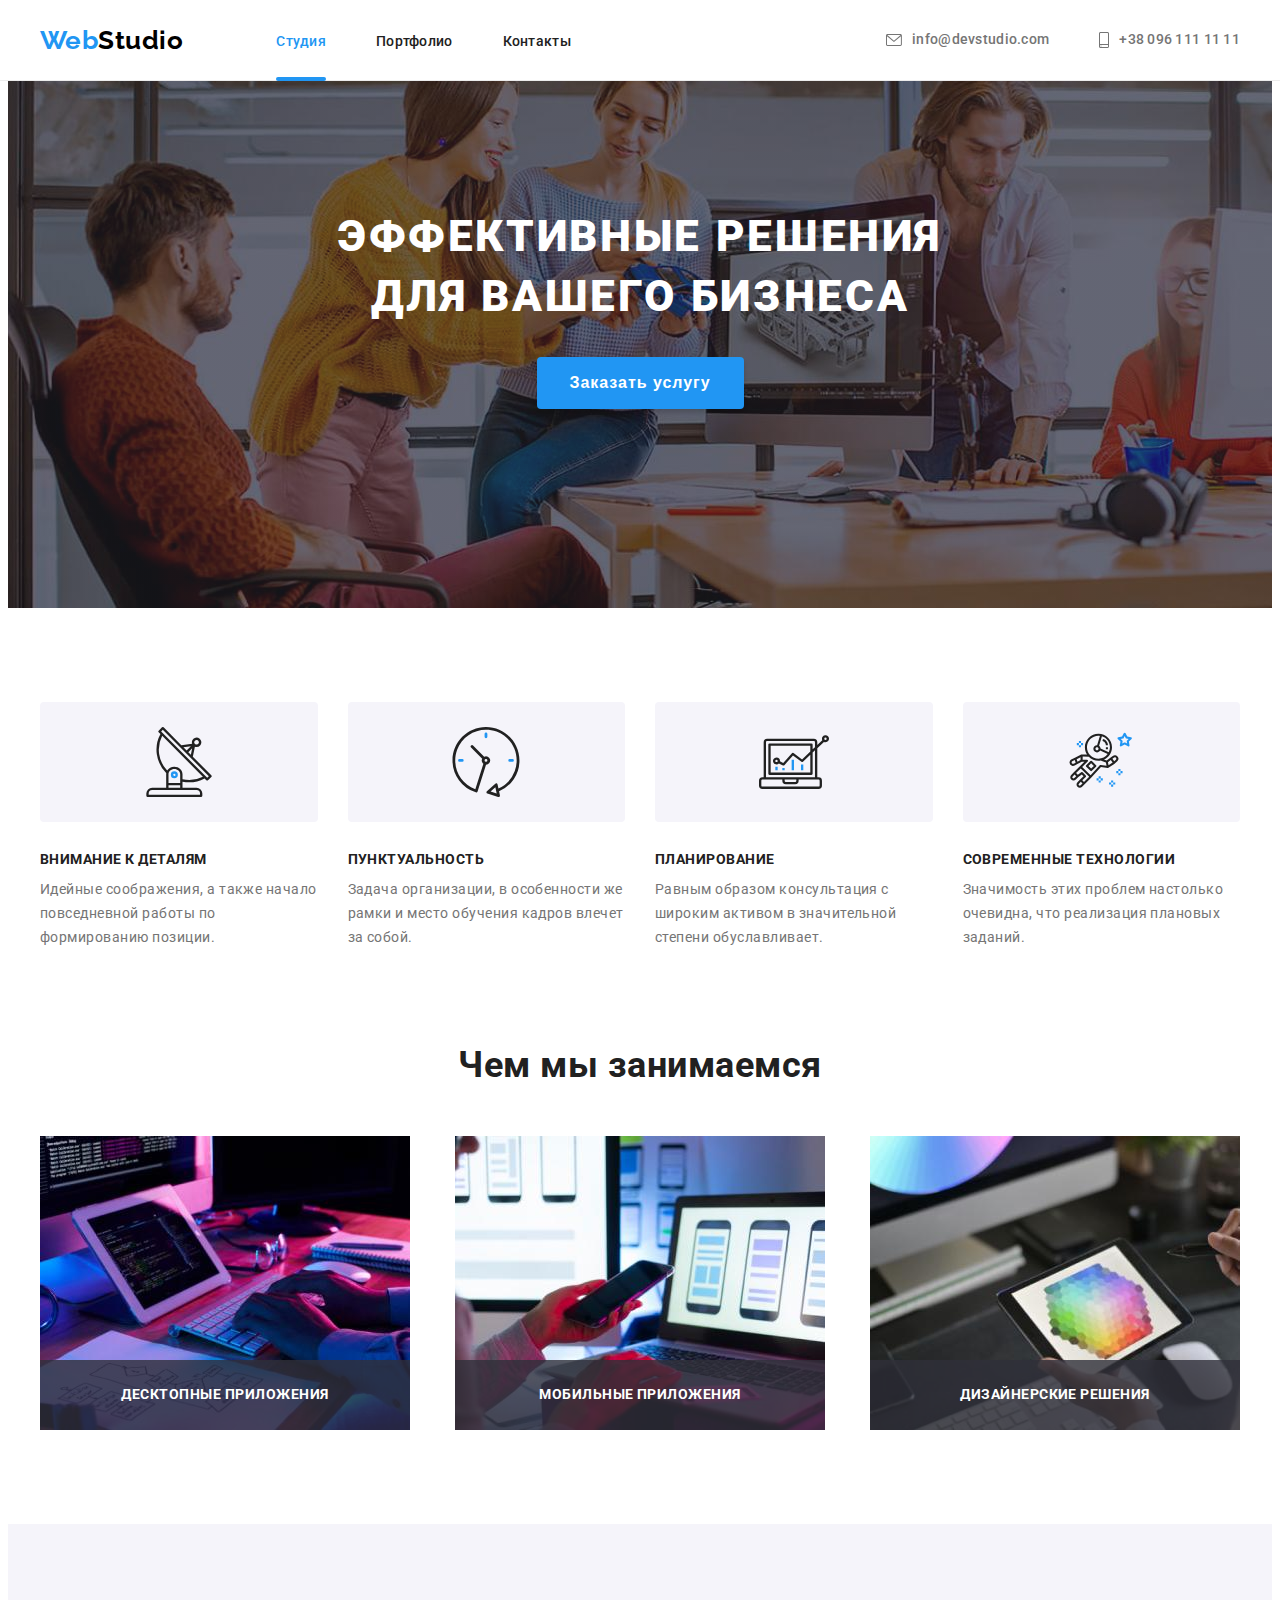
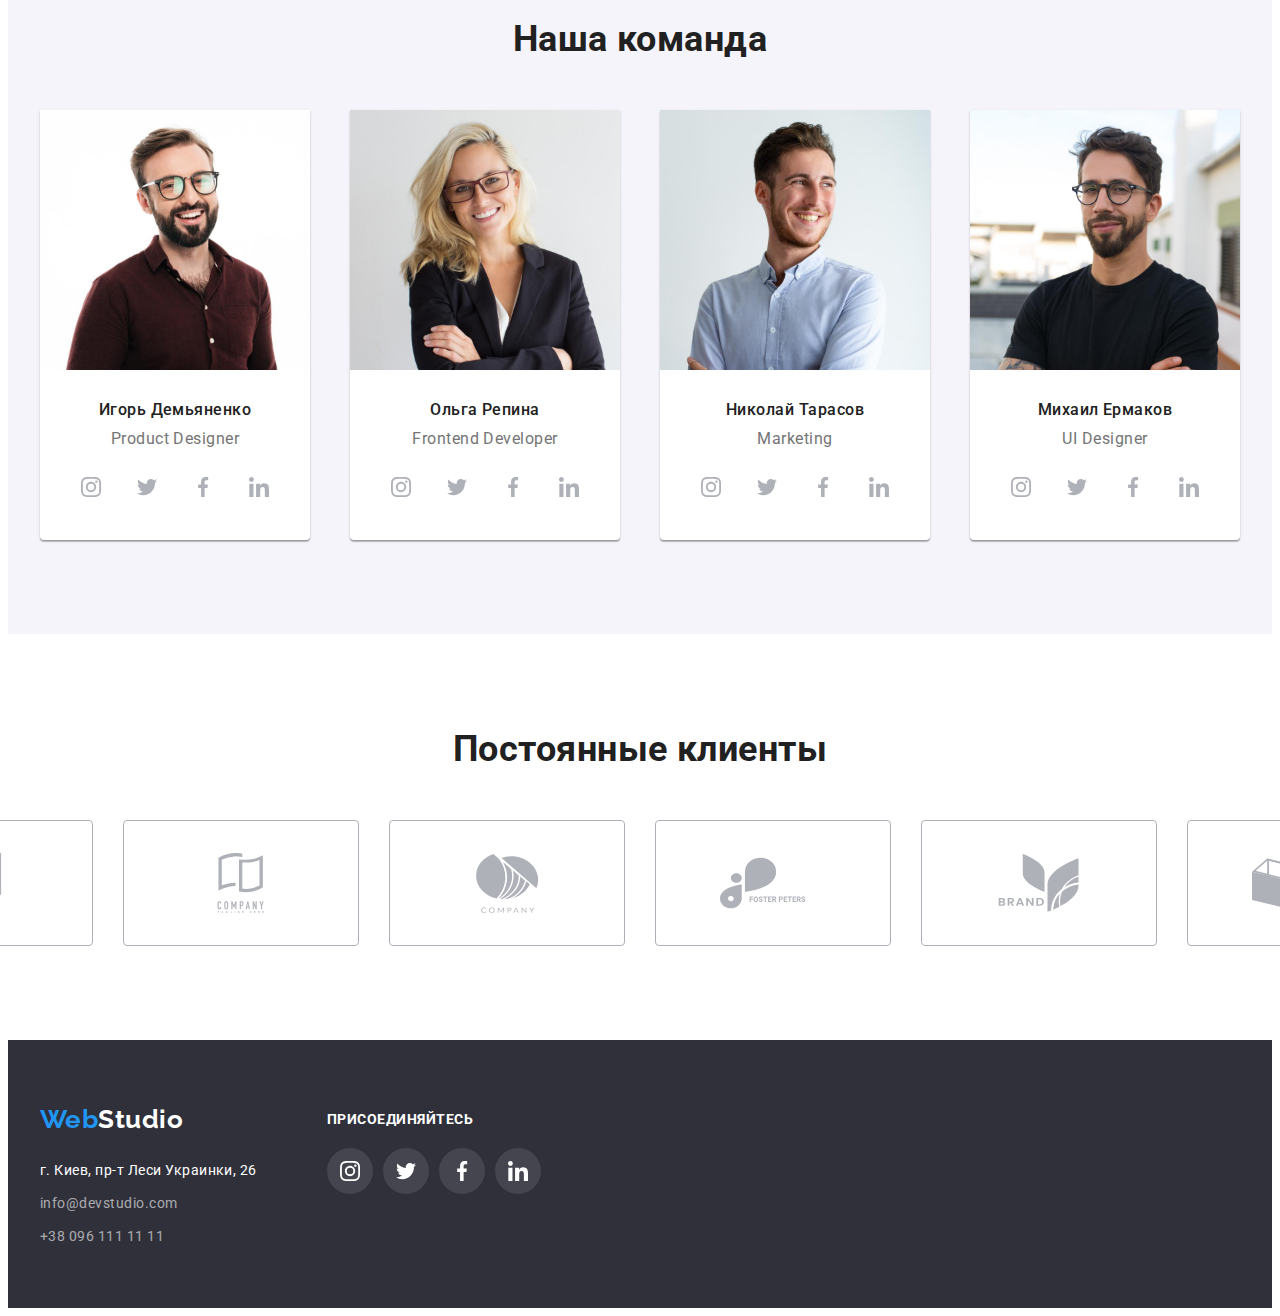
==== commit a63dc849: "hw5_all" ====
--- a/index.html
+++ b/index.html
@@ -400,15 +400,22 @@
     </div>
  
     </footer>
-
-    <div class="backdrop is-hidden">
+    
+<!-- Modal window-->
+
+    <div class="backdrop is-hidden" data-modal>
       <div class="modal">
+        <button class="close" data-modal-close><svg width="30" height="30">
+          <use href="./imeges/icons.svg#icon-close-black-18dp-2-1">
+          </use></svg>
+        </button>
         <p>Lorem ipsum dolor sit amet consectetur, adipisicing elit. Praesentium ab voluptas porro iusto labore laboriosam ea dolorem molestiae nam officia! Nemo, numquam itaque quos fugit eum officia beatae deleniti rerum!
 
         </p>
-        <button>Закрыть</button>
+        
       </div>
     </div>
-  </body>
+    <script src="./js/modal.js"></script>
+    </body>
  
 </html>
--- a/css/styles.css
+++ b/css/styles.css
@@ -112,7 +112,7 @@
   top: 0;
   left: 0;
   width: 100%;
-  /* z-index: 10; */
+  z-index: 1;
   background-color: var(--background-section);
   border-bottom-width: 1px;
   border-bottom-color: #ECECEC;
@@ -319,6 +319,7 @@
 
 .about {
   background-color: var(--background-section);
+  
 }
 
 .about-list {
@@ -328,6 +329,7 @@
 
 .about-unit {
   position:relative;
+  
 }
 .about-unit h3 {
   display:flex;
@@ -575,6 +577,7 @@
 /*Modal*/
 .backdrop {
   position: fixed;
+  z-index: 2;
   top: 0;
   left:0;
 
@@ -582,25 +585,78 @@
   height: 100%;
 
   background-color:rgba(0, 0, 0, 0.2);
+
+  opacity: 1;
+  visibility:visible;
+  transition: opacity 250ms cubic-bezier(0.4, 0, 0.2, 1),
+  visibility 250ms cubic-bezier(0.4, 0, 0.2, 1);
 }
 
 .backdrop.is-hidden {
   opacity: 0;
   pointer-events: none;
   visibility: hidden;
+ 
+}
+
+.backdrop.is-hidden .modal {
+  transform: translate(5%, 5%) scale(0.2) rotate(90deg);
+  
 }
 
 .modal {
   position: absolute;
   top: 50%;
   left: 50%;
-  transform: translate(-50%, -50%);
-
+  
   min-width: 528px;
   min-height: 581px;
 
   background-color: var(--background-section);
 
+  transform: translate(-50%, -50%) scale(1) rotate(0deg);
+  transition: transform 250ms cubic-bezier(0.4, 0, 0.2, 1);
+
+}
+
+
+button.close {
+  display:flex;
+  justify-content: center;
+  align-items: center;
+  
+  margin-top: 8px;
+  margin-right: 8px;
+  margin-left: auto;
+
+  height: 30px;
+  width: 30px;
+  border-radius: 50%;
+  background-color: #FFFFFF;
+  border-radius: 50%;
+  border: 1px solid #ECECEC;
+  cursor: pointer;
+
+  transition: background-color 250ms cubic-bezier(0.4, 0, 0.2, 1),
+  fill 250ms cubic-bezier(0.4, 0, 0.2, 1);
+}
+
+button.close:hover {
+  background-color: #ee0c0c;
+  fill: var(--background-section)
+}
+
+
+.modal > p {
+  display: block;
+  padding-top: 10px;
+  padding-left: 24px;
+  padding-right: 24px;
+  margin: 0;
+  font-size: 18px;
+  line-height: 1.55;
+  letter-spacing: 0.03;
+  
 }
 
 
@@ -733,4 +789,5 @@
   letter-spacing: 0.03;
   
   color: var(--background-section);
-}+}
+
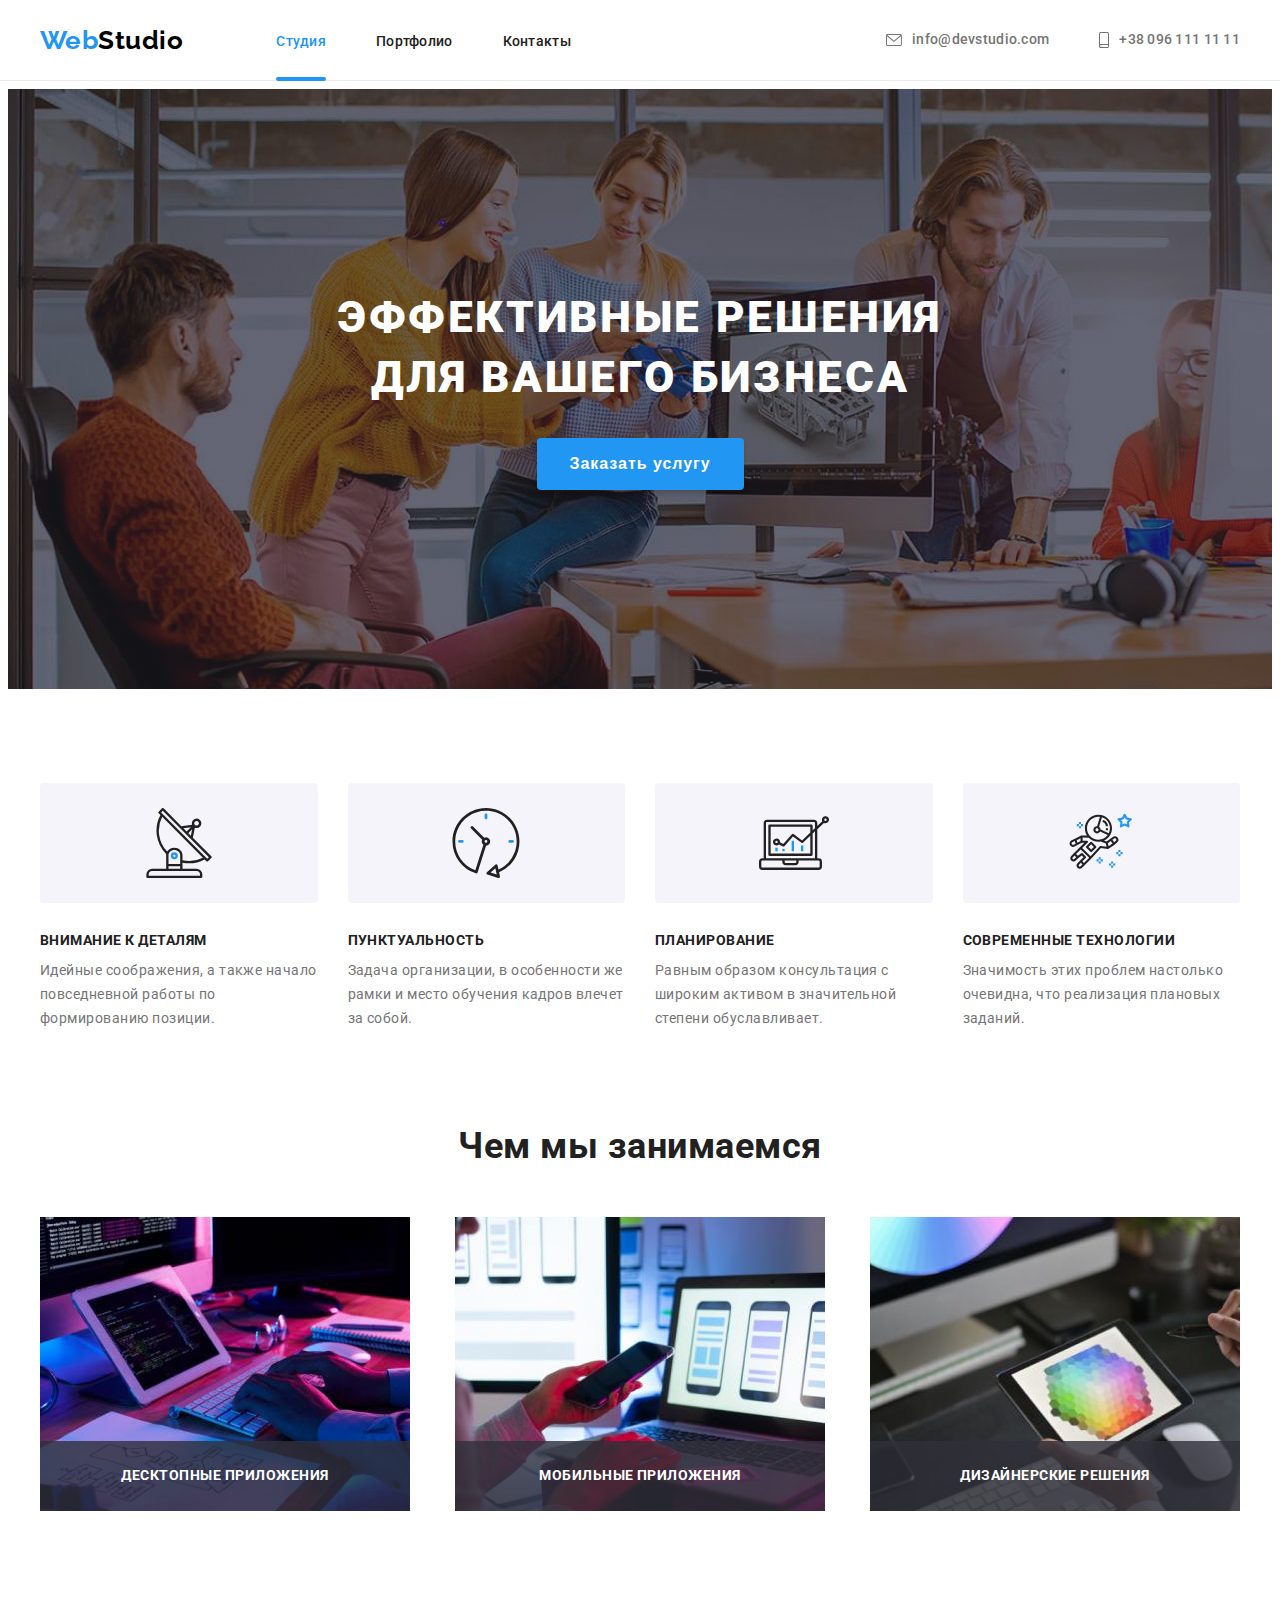
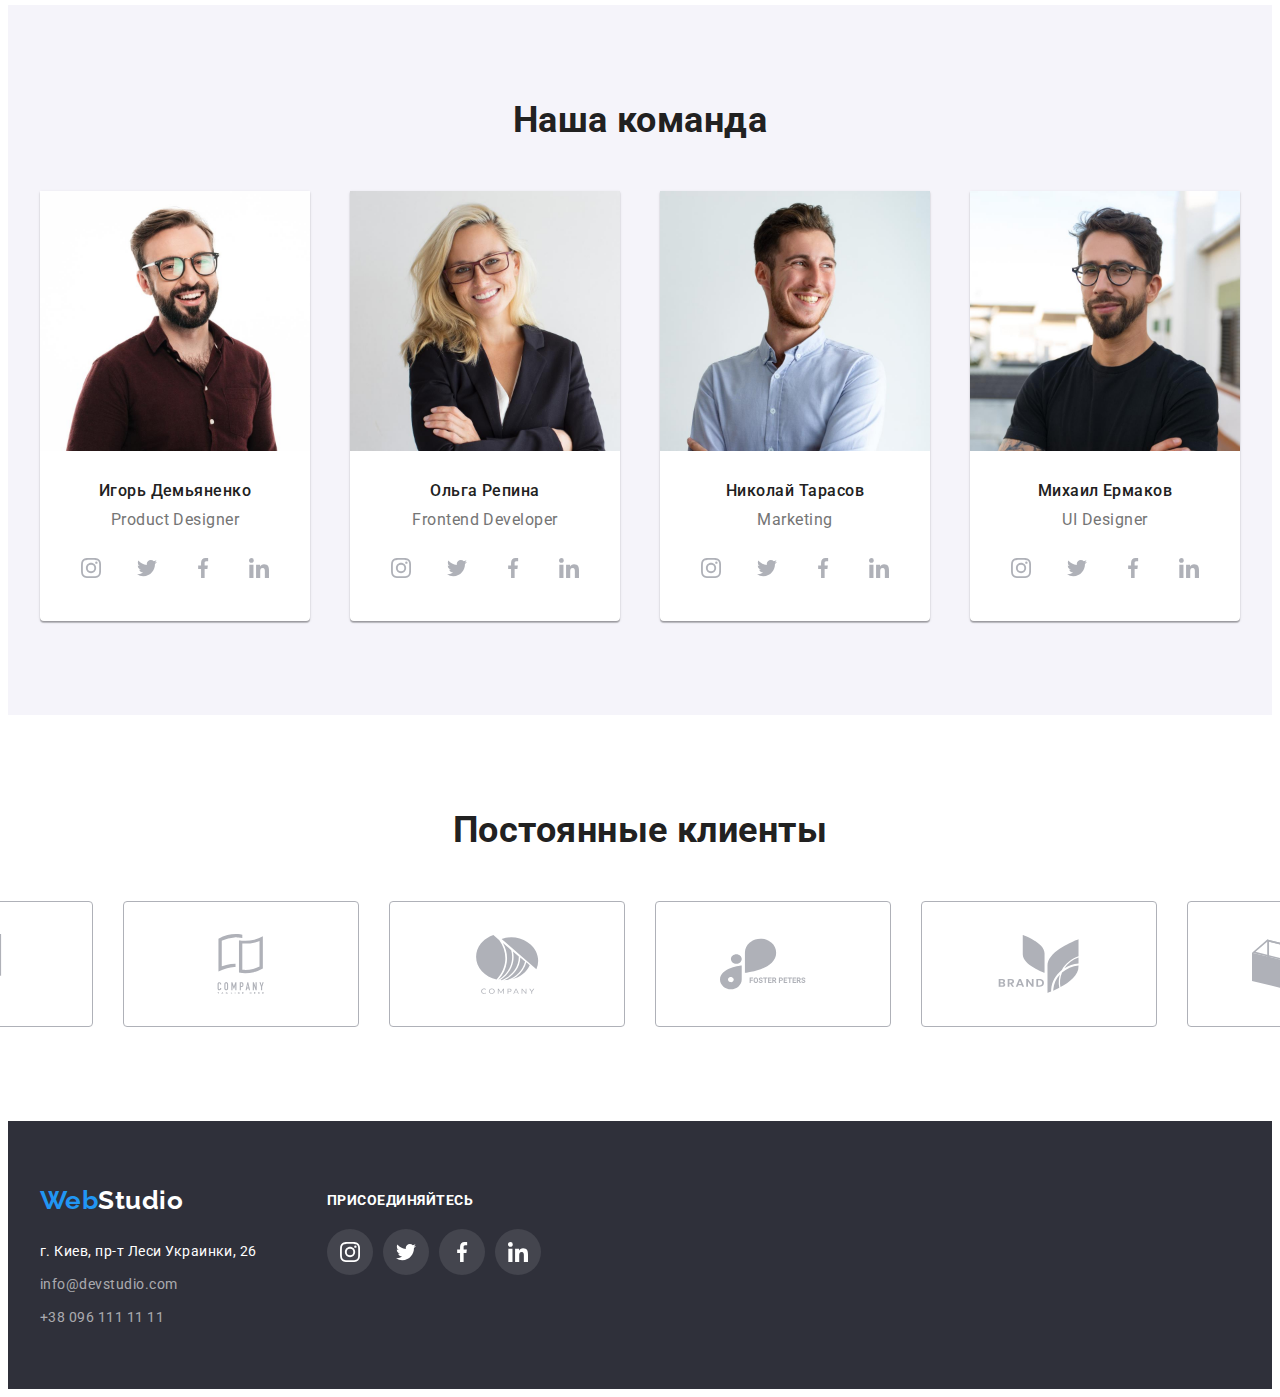
==== commit 70a0cdf1: "hw5-correction-of-comments" ====
--- a/index.html
+++ b/index.html
@@ -416,6 +416,13 @@
       </div>
     </div>
     <script src="./js/modal.js"></script>
+    <script>
+      const { height: pageHeaderHeight } = document
+        .querySelector('.page-header')
+        .getBoundingClientRect();
+
+      document.body.style.paddingTop = `${pageHeaderHeight}px`;
+    </script>
     </body>
  
 </html>
--- a/css/styles.css
+++ b/css/styles.css
@@ -424,7 +424,8 @@
   transition: fill 250ms cubic-bezier(0.4, 0, 0.2, 1);
 }
 
-.social:hover {
+.social:hover,
+.social:focus {
   background-color: var(--hover-color);
 }
 
@@ -468,7 +469,8 @@
   transition: fill 250ms cubic-bezier(0.4, 0, 0.2, 1);
 }
 
-.customer:hover {
+.customer:hover,
+.social:focus {
   border-color: var(--hover-color);
 }
 
@@ -570,7 +572,8 @@
   fill: var(--background-section);
 }
 
-.social-footer:hover {
+.social-footer:hover,
+.social-footer:focus {
   background-color: var(--hover-color);
 }
 
@@ -600,7 +603,7 @@
 }
 
 .backdrop.is-hidden .modal {
-  transform: translate(5%, 5%) scale(0.2) rotate(90deg);
+  transform: translate(5%, 5%) scale(0.1) rotate(180deg);
   
 }
 
@@ -609,8 +612,8 @@
   top: 50%;
   left: 50%;
   
-  min-width: 528px;
-  min-height: 581px;
+  width: 528px;
+  height: 581px;
 
   background-color: var(--background-section);
 
@@ -641,10 +644,10 @@
   fill 250ms cubic-bezier(0.4, 0, 0.2, 1);
 }
 
-button.close:hover {
-  background-color: #ee0c0c;
-  fill: var(--background-section)
-}
+  /* button.close:hover {
+    background-color: #ee0c0c;
+    fill: var(--background-section)
+  } */
 
 
 .modal > p {
